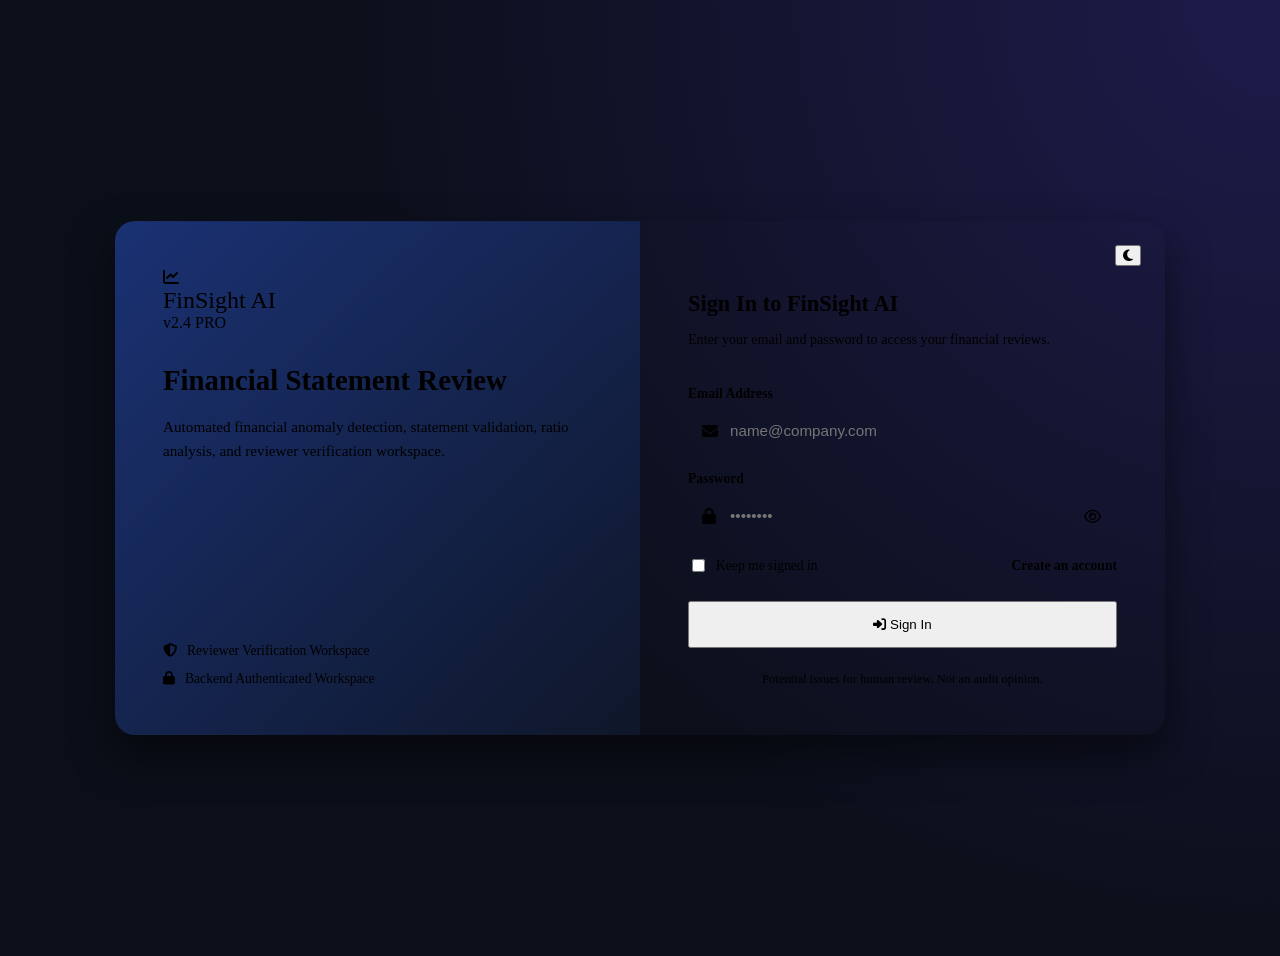
==== ui/index.html @ 6801a731 "Update frontend authentication" ====
<!DOCTYPE html>
<html lang="en">
<head>
  <meta charset="UTF-8">
  <meta name="viewport" content="width=device-width, initial-scale=1.0">
  <title>FinSight AI - Financial Review Portal Sign In</title>
  <link rel="stylesheet" href="css/style.css">
  <link rel="stylesheet" href="https://cdnjs.cloudflare.com/ajax/libs/font-awesome/6.4.0/css/all.min.css">
  <style>
    body.login-page {
      background: radial-gradient(circle at top right, #1e1b4b, #0b0f19 60%);
      display: flex;
      align-items: center;
      justify-content: center;
      padding: 20px;
      min-height: 100vh;
    }
    .login-wrapper {
      width: 100%;
      max-width: 1050px;
      display: grid;
      grid-template-columns: 1fr 1fr;
      background-color: var(--bg-card);
      border: 1px solid var(--border-color);
      border-radius: 20px;
      overflow: hidden;
      box-shadow: 0 20px 40px rgba(0, 0, 0, 0.5);
    }
    .login-banner {
      background: linear-gradient(135deg, rgba(30, 58, 138, 0.8), rgba(15, 23, 42, 0.95)), url('https://images.unsplash.com/photo-1611974789855-9c2a0a7236a3?auto=format&fit=crop&w=800&q=80');
      background-size: cover;
      background-position: center;
      padding: 48px;
      display: flex;
      flex-direction: column;
      justify-content: space-between;
      border-right: 1px solid var(--border-color);
    }
    .login-form-area {
      padding: 48px;
      display: flex;
      flex-direction: column;
      justify-content: center;
      position: relative;
    }
    .input-group {
      margin-bottom: 20px;
      display: flex;
      flex-direction: column;
      gap: 8px;
    }
    .input-group label {
      font-size: 0.85rem;
      font-weight: 600;
      color: var(--text-muted);
    }
    .input-wrapper {
      position: relative;
    }
    .input-wrapper input {
      width: 100%;
      padding: 12px 42px 12px 42px;
      background-color: var(--bg-input);
      border: 1px solid var(--border-color);
      border-radius: var(--radius-md);
      color: var(--text-main);
      font-size: 0.95rem;
    }
    .input-wrapper input:focus {
      outline: none;
      border-color: var(--accent-cyan);
      box-shadow: 0 0 10px rgba(6, 182, 212, 0.2);
    }
    .input-wrapper > i {
      position: absolute;
      left: 14px;
      top: 50%;
      transform: translateY(-50%);
      color: var(--text-muted);
    }
    .toggle-password-btn {
      position: absolute;
      right: 12px;
      top: 50%;
      transform: translateY(-50%);
      background: none;
      border: none;
      color: var(--text-muted);
      cursor: pointer;
      padding: 4px;
      font-size: 0.95rem;
    }
    .toggle-password-btn:hover {
      color: var(--text-main);
    }
    .auth-alert {
      padding: 12px 16px;
      border-radius: var(--radius-md);
      font-size: 0.85rem;
      margin-bottom: 16px;
      display: none;
      align-items: center;
      gap: 10px;
      background: var(--status-danger-bg);
      color: var(--status-danger);
      border: 1px solid rgba(239, 68, 68, 0.3);
    }
    .checkbox-row {
      display: flex;
      align-items: center;
      justify-content: space-between;
      margin-bottom: 20px;
      font-size: 0.85rem;
    }
    .checkbox-row label {
      display: flex;
      align-items: center;
      gap: 8px;
      cursor: pointer;
      color: var(--text-muted);
    }
    .login-footer-line {
      text-align: center;
      margin-top: 24px;
      font-size: 0.78rem;
      color: var(--text-muted);
    }
    @media (max-width: 850px) {
      .login-wrapper {
        grid-template-columns: 1fr;
      }
      .login-banner {
        display: none;
      }
    }
  </style>
</head>
<body class="login-page">

  <div class="login-wrapper">
    <!-- Left Hero Banner -->
    <div class="login-banner">
      <div>
        <div class="brand-header" style="border: none; padding: 0; margin-bottom: 30px;">
          <div class="brand-icon"><i class="fa-solid fa-chart-line"></i></div>
          <div class="brand-name" style="font-size: 1.5rem;">FinSight AI</div>
          <span class="brand-tag">v2.4 PRO</span>
        </div>
        <h2 style="font-size: 1.8rem; margin-bottom: 16px; font-weight: 700; line-height: 1.3;">Financial Statement Review</h2>
        <p style="color: var(--text-muted); font-size: 0.95rem; line-height: 1.6;">
          Automated financial anomaly detection, statement validation, ratio analysis, and reviewer verification workspace.
        </p>
      </div>

      <div style="display: flex; flex-direction: column; gap: 12px; margin-top: 40px;">
        <div style="display: flex; align-items: center; gap: 10px; font-size: 0.85rem; color: var(--text-muted);">
          <i class="fa-solid fa-shield-halved" style="color: var(--status-success);"></i> Reviewer Verification Workspace
        </div>
        <div style="display: flex; align-items: center; gap: 10px; font-size: 0.85rem; color: var(--text-muted);">
          <i class="fa-solid fa-lock" style="color: var(--accent-cyan);"></i> Backend Authenticated Workspace
        </div>
      </div>
    </div>

    <!-- Right Sign In Form Area -->
    <div class="login-form-area">
      <button class="header-btn" id="themeToggleBtn" style="position: absolute; top: 24px; right: 24px;" title="Toggle Theme">
        <i class="fa-solid fa-moon"></i>
      </button>

      <div style="margin-bottom: 24px;">
        <h3 style="font-size: 1.4rem; font-weight: 700; margin-bottom: 6px;">Sign In to FinSight AI</h3>
        <p style="font-size: 0.88rem; color: var(--text-muted);">Enter your email and password to access your financial reviews.</p>
      </div>

      <div id="authAlertArea" class="auth-alert"></div>

      <form id="loginForm">
        <div class="input-group">
          <label for="emailInput">Email Address</label>
          <div class="input-wrapper">
            <i class="fa-solid fa-envelope"></i>
            <input type="email" id="emailInput" placeholder="name@company.com" autocomplete="email" required>
          </div>
        </div>

        <div class="input-group">
          <label for="passwordInput">Password</label>
          <div class="input-wrapper">
            <i class="fa-solid fa-lock"></i>
            <input type="password" id="passwordInput" placeholder="••••••••" autocomplete="current-password" required>
            <button type="button" class="toggle-password-btn" id="togglePasswordBtn" title="Toggle password visibility">
              <i class="fa-regular fa-eye"></i>
            </button>
          </div>
        </div>

        <div class="checkbox-row">
          <label for="rememberMeCheck">
            <input type="checkbox" id="rememberMeCheck">
            Keep me signed in
          </label>
          <a href="signup.html" style="color: var(--accent-cyan); text-decoration: none; font-weight: 600;">Create an account</a>
        </div>

        <button type="submit" id="loginSubmitBtn" class="btn btn-primary" style="width: 100%; justify-content: center; padding: 14px; margin-top: 6px;">
          <i class="fa-solid fa-right-to-bracket"></i> Sign In
        </button>
      </form>

      <div class="login-footer-line">
        Potential issues for human review. Not an audit opinion.
      </div>
    </div>
  </div>

  <script src="js/theme.js"></script>
  <script src="js/auth.js"></script>
  <script src="js/api.js"></script>
  <script src="js/login.js"></script>
</body>
</html>
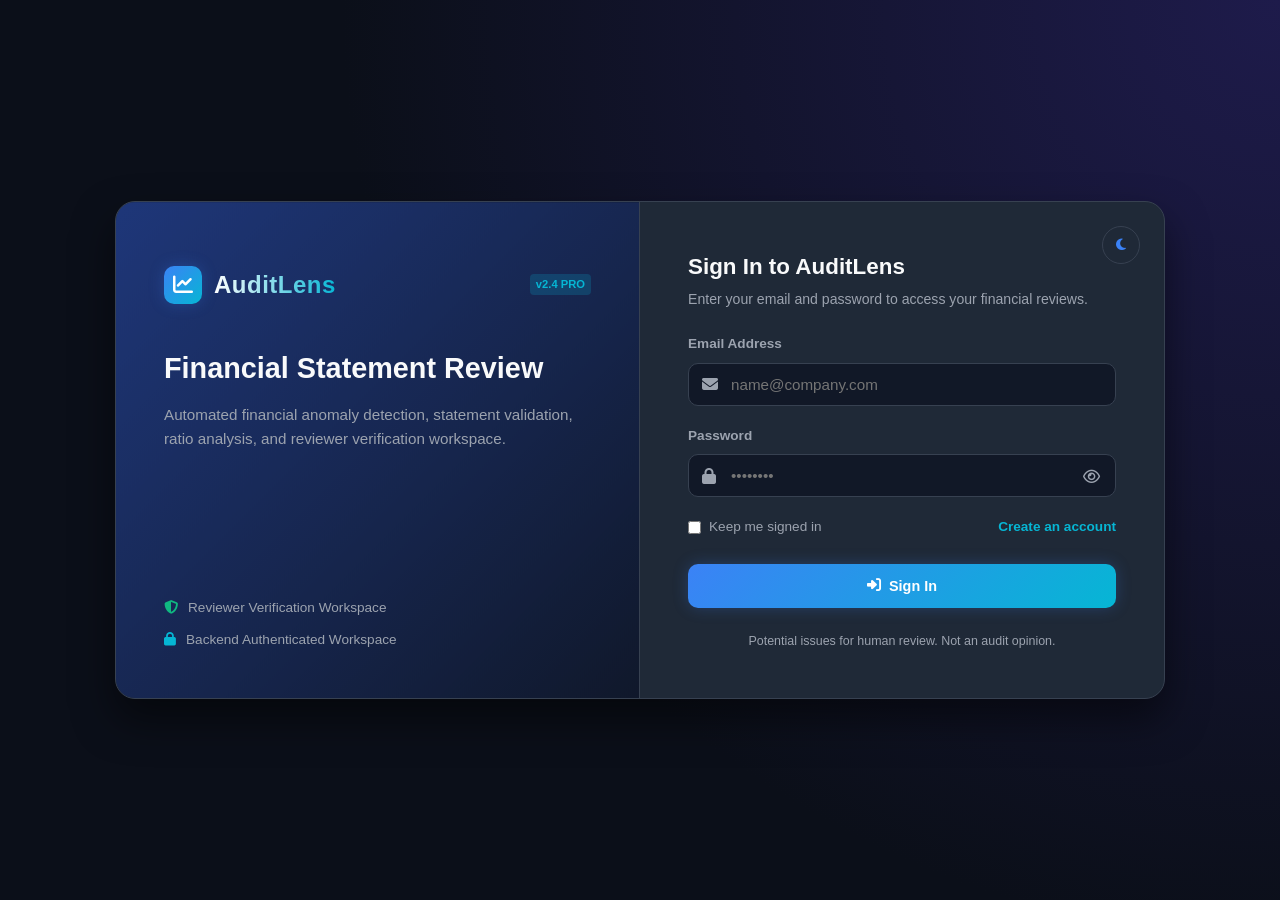
==== commit f6098aeb: "Added the fields they need from the backend API endpoints" ====
--- a/ui/index.html
+++ b/ui/index.html
@@ -3,7 +3,7 @@
 <head>
   <meta charset="UTF-8">
   <meta name="viewport" content="width=device-width, initial-scale=1.0">
-  <title>FinSight AI - Financial Review Portal Sign In</title>
+  <title>AuditLens - Financial Review Portal Sign In</title>
   <link rel="stylesheet" href="css/style.css">
   <link rel="stylesheet" href="https://cdnjs.cloudflare.com/ajax/libs/font-awesome/6.4.0/css/all.min.css">
   <style>
@@ -143,7 +143,7 @@
       <div>
         <div class="brand-header" style="border: none; padding: 0; margin-bottom: 30px;">
           <div class="brand-icon"><i class="fa-solid fa-chart-line"></i></div>
-          <div class="brand-name" style="font-size: 1.5rem;">FinSight AI</div>
+          <div class="brand-name" style="font-size: 1.5rem;">AuditLens</div>
           <span class="brand-tag">v2.4 PRO</span>
         </div>
         <h2 style="font-size: 1.8rem; margin-bottom: 16px; font-weight: 700; line-height: 1.3;">Financial Statement Review</h2>
@@ -169,7 +169,7 @@
       </button>
 
       <div style="margin-bottom: 24px;">
-        <h3 style="font-size: 1.4rem; font-weight: 700; margin-bottom: 6px;">Sign In to FinSight AI</h3>
+        <h3 style="font-size: 1.4rem; font-weight: 700; margin-bottom: 6px;">Sign In to AuditLens</h3>
         <p style="font-size: 0.88rem; color: var(--text-muted);">Enter your email and password to access your financial reviews.</p>
       </div>
 
--- a/ui/css/style.css
+++ b/ui/css/style.css
@@ -0,0 +1,648 @@
+/* ==========================================================================
+   AuditLens - Financial Review Agent Unified Stylesheet
+   ========================================================================== */
+
+:root {
+  /* Color Palette - Fintech Dark Theme */
+  --bg-dark: #0b0f19;
+  --bg-sidebar: #111827;
+  --bg-card: #1f2937;
+  --bg-card-hover: #374151;
+  --bg-input: #111827;
+  --border-color: #374151;
+  --border-light: #4b5563;
+
+  /* Accent Colors */
+  --accent-blue: #3b82f6;
+  --accent-cyan: #06b6d4;
+  --accent-cyan-glow: rgba(6, 182, 212, 0.2);
+  --accent-indigo: #6366f1;
+
+  /* Status Colors */
+  --status-success: #10b981;
+  --status-success-bg: rgba(16, 185, 129, 0.15);
+  --status-warning: #f59e0b;
+  --status-warning-bg: rgba(245, 158, 11, 0.15);
+  --status-danger: #ef4444;
+  --status-danger-bg: rgba(239, 68, 68, 0.15);
+  --status-info: #3b82f6;
+  --status-info-bg: rgba(59, 130, 246, 0.15);
+
+  /* Typography */
+  --text-main: #f9fafb;
+  --text-muted: #9ca3af;
+  --text-dim: #6b7280;
+  --font-family: 'Inter', -apple-system, BlinkMacSystemFont, 'Segoe UI', Roboto, sans-serif;
+
+  /* Layout Sizes */
+  --sidebar-width: 260px;
+  --header-height: 70px;
+  --radius-sm: 6px;
+  --radius-md: 10px;
+  --radius-lg: 16px;
+
+  /* Shadows */
+  --shadow-card: 0 4px 20px -2px rgba(0, 0, 0, 0.4);
+  --shadow-glow: 0 0 15px rgba(59, 130, 246, 0.25);
+}
+
+/* Light Theme Overrides */
+[data-theme="light"] {
+  --bg-dark: #f8fafc;
+  --bg-sidebar: #ffffff;
+  --bg-card: #ffffff;
+  --bg-card-hover: #f1f5f9;
+  --bg-input: #f8fafc;
+  --border-color: #e2e8f0;
+  --border-light: #cbd5e1;
+
+  --text-main: #0f172a;
+  --text-muted: #475569;
+  --text-dim: #64748b;
+
+  --shadow-card: 0 4px 18px -2px rgba(0, 0, 0, 0.08);
+}
+
+[data-theme="light"] .top-header {
+  background-color: rgba(255, 255, 255, 0.85);
+}
+
+[data-theme="light"] .brand-name {
+  background: linear-gradient(90deg, #0f172a, var(--accent-blue));
+  -webkit-background-clip: text;
+  -webkit-text-fill-color: transparent;
+}
+
+[data-theme="light"] .kpi-card {
+  background: linear-gradient(145deg, #ffffff, #f8fafc);
+}
+
+[data-theme="light"] .custom-table th {
+  background-color: #f1f5f9;
+  color: #475569;
+}
+
+[data-theme="light"] .custom-table tbody tr:hover {
+  background-color: rgba(0, 0, 0, 0.02);
+}
+
+/* Reset & Base Styles */
+* {
+  margin: 0;
+  padding: 0;
+  box-sizing: border-box;
+}
+
+body {
+  font-family: var(--font-family);
+  background-color: var(--bg-dark);
+  color: var(--text-main);
+  line-height: 1.5;
+  min-height: 100vh;
+  display: flex;
+  overflow-x: hidden;
+}
+
+a {
+  color: var(--accent-cyan);
+  text-decoration: none;
+  transition: color 0.2s ease;
+}
+
+a:hover {
+  color: var(--accent-blue);
+}
+
+/* Layout Shell */
+.app-container {
+  display: flex;
+  width: 100vw;
+  min-height: 100vh;
+}
+
+/* Sidebar Navigation */
+.sidebar {
+  width: var(--sidebar-width);
+  background-color: var(--bg-sidebar);
+  border-right: 1px solid var(--border-color);
+  display: flex;
+  flex-direction: column;
+  position: fixed;
+  top: 0;
+  bottom: 0;
+  left: 0;
+  z-index: 100;
+  transition: all 0.3s ease;
+}
+
+.brand-header {
+  height: var(--header-height);
+  display: flex;
+  align-items: center;
+  gap: 12px;
+  padding: 0 24px;
+  border-bottom: 1px solid var(--border-color);
+}
+
+.brand-icon {
+  width: 38px;
+  height: 38px;
+  background: linear-gradient(135deg, var(--accent-blue), var(--accent-cyan));
+  border-radius: var(--radius-md);
+  display: flex;
+  align-items: center;
+  justify-content: center;
+  font-size: 20px;
+  color: #fff;
+  box-shadow: var(--shadow-glow);
+}
+
+.brand-name {
+  font-size: 1.15rem;
+  font-weight: 700;
+  letter-spacing: 0.5px;
+  background: linear-gradient(90deg, #ffffff, var(--accent-cyan));
+  -webkit-background-clip: text;
+  -webkit-text-fill-color: transparent;
+}
+
+.brand-tag {
+  font-size: 0.7rem;
+  color: var(--accent-cyan);
+  background: var(--accent-cyan-glow);
+  padding: 2px 6px;
+  border-radius: 4px;
+  margin-left: auto;
+  font-weight: 600;
+}
+
+.nav-menu {
+  list-style: none;
+  padding: 20px 12px;
+  display: flex;
+  flex-direction: column;
+  gap: 6px;
+  flex: 1;
+}
+
+.nav-item a {
+  display: flex;
+  align-items: center;
+  gap: 14px;
+  padding: 12px 16px;
+  color: var(--text-muted);
+  font-size: 0.95rem;
+  font-weight: 500;
+  border-radius: var(--radius-md);
+  transition: all 0.2s ease;
+}
+
+.nav-item a:hover {
+  background-color: rgba(255, 255, 255, 0.05);
+  color: var(--text-main);
+}
+
+.nav-item.active a {
+  background: linear-gradient(90deg, rgba(59, 130, 246, 0.15), rgba(6, 182, 212, 0.1));
+  color: var(--accent-cyan);
+  border-left: 3px solid var(--accent-cyan);
+  font-weight: 600;
+}
+
+.nav-item a i {
+  font-size: 1.1rem;
+  width: 22px;
+  text-align: center;
+}
+
+.sidebar-footer {
+  padding: 16px 20px;
+  border-top: 1px solid var(--border-color);
+}
+
+.user-profile {
+  display: flex;
+  align-items: center;
+  gap: 12px;
+}
+
+.avatar {
+  width: 36px;
+  height: 36px;
+  border-radius: 50%;
+  background: linear-gradient(135deg, #6366f1, #a855f7);
+  display: flex;
+  align-items: center;
+  justify-content: center;
+  font-weight: 600;
+  font-size: 0.9rem;
+  color: white;
+}
+
+.user-info {
+  display: flex;
+  flex-direction: column;
+}
+
+.user-name {
+  font-size: 0.85rem;
+  font-weight: 600;
+  color: var(--text-main);
+}
+
+.user-role {
+  font-size: 0.75rem;
+  color: var(--text-muted);
+}
+
+/* Main Content Area */
+.main-wrapper {
+  margin-left: var(--sidebar-width);
+  flex: 1;
+  display: flex;
+  flex-direction: column;
+  min-height: 100vh;
+  width: calc(100vw - var(--sidebar-width));
+}
+
+/* Top Header Bar */
+.top-header {
+  height: var(--header-height);
+  background-color: rgba(17, 24, 39, 0.8);
+  backdrop-filter: blur(10px);
+  border-bottom: 1px solid var(--border-color);
+  display: flex;
+  align-items: center;
+  justify-content: space-between;
+  padding: 0 32px;
+  position: sticky;
+  top: 0;
+  z-index: 90;
+}
+
+.page-title-group h1 {
+  font-size: 1.35rem;
+  font-weight: 700;
+  color: var(--text-main);
+}
+
+.page-title-group p {
+  font-size: 0.82rem;
+  color: var(--text-muted);
+}
+
+.header-actions {
+  display: flex;
+  align-items: center;
+  gap: 16px;
+}
+
+.search-bar {
+  position: relative;
+}
+
+.search-bar input {
+  background-color: var(--bg-card);
+  border: 1px solid var(--border-color);
+  border-radius: 20px;
+  padding: 8px 16px 8px 38px;
+  color: var(--text-main);
+  font-size: 0.88rem;
+  width: 240px;
+  transition: all 0.2s ease;
+}
+
+.search-bar input:focus {
+  outline: none;
+  border-color: var(--accent-cyan);
+  box-shadow: 0 0 10px rgba(6, 182, 212, 0.2);
+  width: 280px;
+}
+
+.search-bar i {
+  position: absolute;
+  left: 14px;
+  top: 50%;
+  transform: translateY(-50%);
+  color: var(--text-muted);
+  font-size: 0.9rem;
+}
+
+.header-btn {
+  background: var(--bg-card);
+  border: 1px solid var(--border-color);
+  color: var(--text-main);
+  width: 38px;
+  height: 38px;
+  border-radius: 50%;
+  display: flex;
+  align-items: center;
+  justify-content: center;
+  cursor: pointer;
+  position: relative;
+  transition: background 0.2s ease;
+}
+
+.header-btn:hover {
+  background-color: var(--bg-card-hover);
+}
+
+.badge-dot {
+  position: absolute;
+  top: 8px;
+  right: 8px;
+  width: 8px;
+  height: 8px;
+  background-color: var(--accent-cyan);
+  border-radius: 50%;
+}
+
+.content-container {
+  padding: 32px;
+  flex: 1;
+  display: flex;
+  flex-direction: column;
+  gap: 24px;
+}
+
+/* Base Cards & Components */
+.card {
+  background-color: var(--bg-card);
+  border: 1px solid var(--border-color);
+  border-radius: var(--radius-lg);
+  padding: 24px;
+  box-shadow: var(--shadow-card);
+}
+
+.card-header {
+  display: flex;
+  align-items: center;
+  justify-content: space-between;
+  margin-bottom: 20px;
+}
+
+.card-title {
+  font-size: 1.05rem;
+  font-weight: 600;
+  color: var(--text-main);
+  display: flex;
+  align-items: center;
+  gap: 10px;
+}
+
+.card-title i {
+  color: var(--accent-cyan);
+}
+
+/* KPI Summary Cards Grid */
+.kpi-grid {
+  display: grid;
+  grid-template-columns: repeat(auto-fit, minmax(220px, 1fr));
+  gap: 20px;
+}
+
+.kpi-card {
+  background: linear-gradient(145deg, #1f2937, #111827);
+  border: 1px solid var(--border-color);
+  border-radius: var(--radius-lg);
+  padding: 20px;
+  display: flex;
+  flex-direction: column;
+  position: relative;
+  overflow: hidden;
+}
+
+.kpi-card::after {
+  content: '';
+  position: absolute;
+  top: 0;
+  left: 0;
+  width: 4px;
+  height: 100%;
+  background: var(--accent-blue);
+}
+
+.kpi-card.cyan::after { background: var(--accent-cyan); }
+.kpi-card.emerald::after { background: var(--status-success); }
+.kpi-card.amber::after { background: var(--status-warning); }
+.kpi-card.rose::after { background: var(--status-danger); }
+
+.kpi-header {
+  display: flex;
+  align-items: center;
+  justify-content: space-between;
+  color: var(--text-muted);
+  font-size: 0.85rem;
+  margin-bottom: 10px;
+}
+
+.kpi-icon {
+  width: 32px;
+  height: 32px;
+  border-radius: var(--radius-sm);
+  display: flex;
+  align-items: center;
+  justify-content: center;
+  background: rgba(255, 255, 255, 0.05);
+  color: var(--accent-cyan);
+}
+
+.kpi-value {
+  font-size: 1.75rem;
+  font-weight: 700;
+  color: var(--text-main);
+  margin-bottom: 8px;
+}
+
+.kpi-footer {
+  display: flex;
+  align-items: center;
+  gap: 6px;
+  font-size: 0.8rem;
+}
+
+.trend-up { color: var(--status-success); font-weight: 600; }
+.trend-down { color: var(--status-danger); font-weight: 600; }
+
+/* Status Badges */
+.badge {
+  display: inline-flex;
+  align-items: center;
+  gap: 6px;
+  padding: 4px 10px;
+  border-radius: 20px;
+  font-size: 0.75rem;
+  font-weight: 600;
+  text-transform: uppercase;
+  letter-spacing: 0.5px;
+}
+
+.badge-critical { background: var(--status-danger-bg); color: var(--status-danger); border: 1px solid rgba(239,68,68,0.3); }
+.badge-high { background: var(--status-warning-bg); color: var(--status-warning); border: 1px solid rgba(245,158,11,0.3); }
+.badge-medium { background: var(--status-info-bg); color: var(--status-info); border: 1px solid rgba(59,130,246,0.3); }
+.badge-low { background: var(--status-success-bg); color: var(--status-success); border: 1px solid rgba(16,185,129,0.3); }
+
+/* Custom Buttons */
+.btn {
+  display: inline-flex;
+  align-items: center;
+  gap: 8px;
+  padding: 10px 20px;
+  border-radius: var(--radius-md);
+  font-size: 0.9rem;
+  font-weight: 600;
+  cursor: pointer;
+  border: none;
+  transition: all 0.2s ease;
+}
+
+.btn-primary {
+  background: linear-gradient(135deg, var(--accent-blue), var(--accent-cyan));
+  color: #fff;
+  box-shadow: var(--shadow-glow);
+}
+
+.btn-primary:hover {
+  opacity: 0.92;
+  transform: translateY(-1px);
+}
+
+.btn-secondary {
+  background-color: var(--bg-card);
+  border: 1px solid var(--border-color);
+  color: var(--text-main);
+}
+
+.btn-secondary:hover {
+  background-color: var(--bg-card-hover);
+}
+
+.btn-sm {
+  padding: 6px 12px;
+  font-size: 0.8rem;
+}
+
+/* Tables */
+.table-responsive {
+  width: 100%;
+  overflow-x: auto;
+}
+
+.custom-table {
+  width: 100%;
+  border-collapse: collapse;
+  text-align: left;
+}
+
+.custom-table th {
+  background-color: rgba(17, 24, 39, 0.6);
+  color: var(--text-muted);
+  font-size: 0.8rem;
+  text-transform: uppercase;
+  letter-spacing: 0.8px;
+  padding: 14px 18px;
+  border-bottom: 1px solid var(--border-color);
+}
+
+.custom-table td {
+  padding: 14px 18px;
+  border-bottom: 1px solid var(--border-color);
+  color: var(--text-main);
+  font-size: 0.9rem;
+}
+
+.custom-table tbody tr {
+  transition: background 0.15s ease;
+}
+
+.custom-table tbody tr:hover {
+  background-color: rgba(255, 255, 255, 0.03);
+}
+
+/* Modals */
+.modal-backdrop {
+  position: fixed;
+  top: 0;
+  left: 0;
+  width: 100vw;
+  height: 100vh;
+  background: rgba(0, 0, 0, 0.7);
+  backdrop-filter: blur(4px);
+  display: flex;
+  align-items: center;
+  justify-content: center;
+  z-index: 1000;
+  opacity: 0;
+  visibility: hidden;
+  transition: all 0.25s ease;
+}
+
+.modal-backdrop.show {
+  opacity: 1;
+  visibility: visible;
+}
+
+.modal-card {
+  background-color: var(--bg-card);
+  border: 1px solid var(--border-color);
+  border-radius: var(--radius-lg);
+  width: 100%;
+  max-width: 650px;
+  padding: 28px;
+  box-shadow: 0 10px 30px rgba(0, 0, 0, 0.6);
+  position: relative;
+  transform: translateY(20px);
+  transition: transform 0.25s ease;
+}
+
+.modal-backdrop.show .modal-card {
+  transform: translateY(0);
+}
+
+.modal-close {
+  position: absolute;
+  top: 20px;
+  right: 20px;
+  background: none;
+  border: none;
+  color: var(--text-muted);
+  font-size: 1.2rem;
+  cursor: pointer;
+}
+
+.modal-close:hover {
+  color: var(--text-main);
+}
+
+/* Page Specific Grid Utilities */
+.grid-2 {
+  display: grid;
+  grid-template-columns: 2fr 1fr;
+  gap: 24px;
+}
+
+.grid-equal {
+  display: grid;
+  grid-template-columns: 1fr 1fr;
+  gap: 24px;
+}
+
+/* Responsiveness */
+@media (max-width: 1024px) {
+  .grid-2, .grid-equal {
+    grid-template-columns: 1fr;
+  }
+}
+
+@media (max-width: 768px) {
+  .sidebar {
+    transform: translateX(-100%);
+  }
+  .sidebar.open {
+    transform: translateX(0);
+  }
+  .main-wrapper {
+    margin-left: 0;
+    width: 100vw;
+  }
+}
